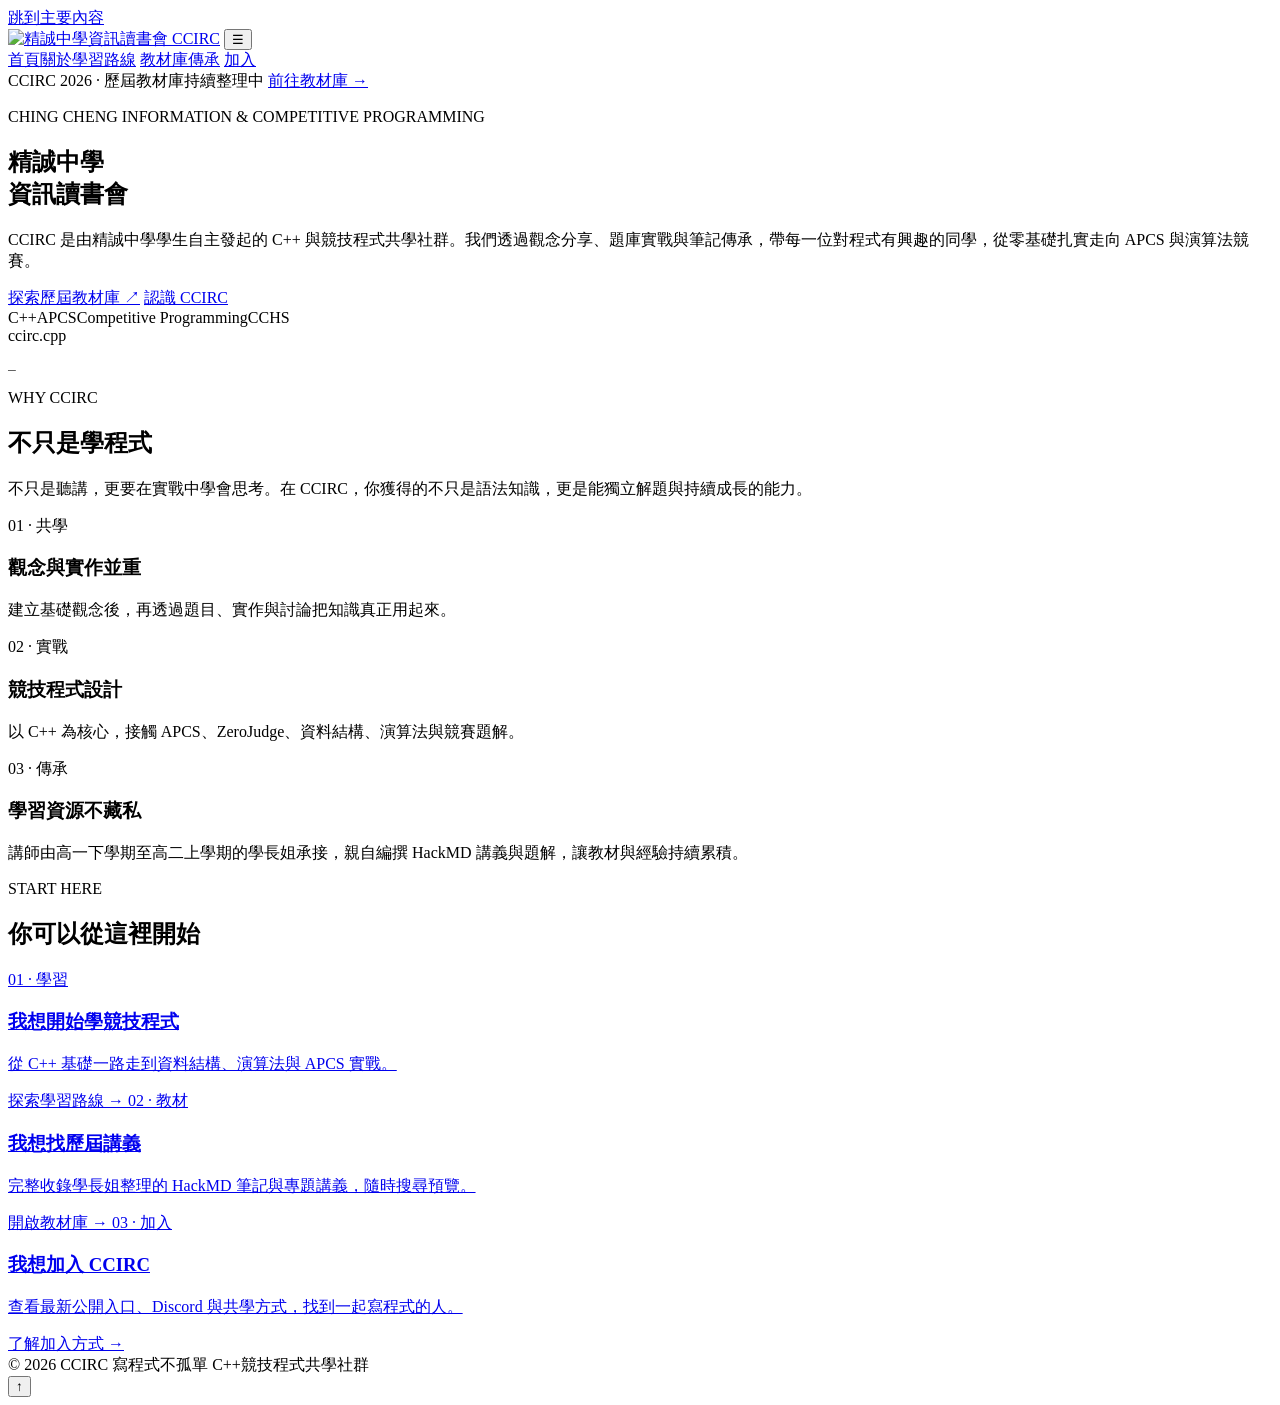
==== index.html @ 22f42683 "Add files via upload" ====
<!doctype html>
<html lang="zh-Hant">
<head>
  <!-- Google tag (gtag.js) -->
  <script async src="https://www.googletagmanager.com/gtag/js?id=G-T9XY0K5D8R"></script>
  <script>
    window.dataLayer = window.dataLayer || [];
    function gtag(){dataLayer.push(arguments);}
    gtag('js', new Date());

    gtag('config', 'G-T9XY0K5D8R');
  </script>

  <!-- Google Search Console verification -->
  <meta
    name="google-site-verification"
    content="6H_nYZT_X8BZEgscXC9FrUZGqtCmU8B-8kGt2XJng6M"
  />

  <!-- Basic SEO -->
  <meta charset="utf-8">
  <meta name="viewport" content="width=device-width, initial-scale=1">

  <title>精誠中學資訊讀書會 CCIRC｜C++ 競技程式共學社群</title>

  <meta
    name="description"
    content="精誠中學資訊讀書會 CCIRC｜C++ 競技程式共學社群，整理歷屆教材、競賽經驗與學習資源。"
  >

  <meta name="robots" content="index, follow">

  <!-- Canonical -->
  <link
    rel="canonical"
    href="https://cchs-ccirc.github.io/"
  >

  <!-- Theme -->
  <meta name="theme-color" content="#080c11">

  <!-- Favicon -->
  <link rel="icon" href="favicon.ico" sizes="48x48">
  <link rel="icon" type="image/png" href="images/icon-192.png" sizes="192x192">
  <link rel="apple-touch-icon" href="images/apple-touch-icon.png">

  <!-- Stylesheet -->
  <link rel="stylesheet" href="css/style.css">

  <!-- Open Graph -->
  <meta
    property="og:title"
    content="精誠中學資訊讀書會 CCIRC｜C++ 競技程式共學社群"
  >

  <meta
    property="og:description"
    content="精誠中學資訊讀書會 CCIRC｜C++ 競技程式共學社群，整理歷屆教材、競賽經驗與學習資源。"
  >

  <meta property="og:type" content="website">

  <meta
    property="og:url"
    content="https://cchs-ccirc.github.io/"
  >

  <meta
    property="og:image"
    content="https://cchs-ccirc.github.io/images/logo.png"
  >

  <meta
    property="og:site_name"
    content="CCIRC"
  >

  <meta
    property="og:locale"
    content="zh_TW"
  >

  <!-- Twitter / X -->
  <meta name="twitter:card" content="summary">

  <meta
    name="twitter:title"
    content="精誠中學資訊讀書會 CCIRC｜C++ 競技程式共學社群"
  >

  <meta
    name="twitter:description"
    content="精誠中學資訊讀書會 CCIRC｜C++ 競技程式共學社群，整理歷屆教材、競賽經驗與學習資源。"
  >

  <meta
    name="twitter:image"
    content="https://cchs-ccirc.github.io/images/logo.png"
  >

  <!-- Structured Data -->
  <script type="application/ld+json">
  {
    "@context": "https://schema.org",
    "@graph": [
      {
        "@type": "Organization",
        "@id": "https://cchs-ccirc.github.io/#organization",
        "name": "精誠中學資訊讀書會 CCIRC",
        "description": "C++ 競技程式共學社群。",
        "url": "https://cchs-ccirc.github.io/",
        "logo": "https://cchs-ccirc.github.io/images/logo.png",
        "sameAs": [
          "https://www.instagram.com/cchs_ccirc2026/",
          "https://hackmd.io/@ccirc",
          "https://hackmd.io/@ccirc3"
        ]
      },
      {
        "@type": "WebSite",
        "@id": "https://cchs-ccirc.github.io/#website",
        "name": "CCIRC",
        "alternateName": ["精誠中學資訊讀書會", "CCIRC 精誠中學資訊讀書會"],
        "url": "https://cchs-ccirc.github.io/",
        "inLanguage": "zh-Hant",
        "publisher": {
          "@id": "https://cchs-ccirc.github.io/#organization"
        }
      }
    ]
  }
  </script>
</head>
<body>
<a class="skip-link" href="#main-content">跳到主要內容</a>
<header class="site-header">
  <div class="wrap nav">
    <a class="brand" href="index.html"><img class="brand-logo" src="images/ccirc-header-logo.png" alt="精誠中學資訊讀書會 CCIRC" width="288" height="50"></a>
    <button class="nav-toggle" aria-label="開啟網站選單" aria-expanded="false" aria-controls="site-nav">☰</button>
    <nav id="site-nav" class="nav-links" aria-label="主要選單">
      <a href="index.html">首頁</a><a href="pages/about.html">關於</a><a href="pages/learning.html">學習路線</a>
      <a href="pages/resources.html">教材庫</a><a href="pages/legacy.html">傳承</a>
      <a href="pages/join.html" class="nav-cta">加入</a>
    </nav>
  </div>
</header>

<main id="main-content">
  <section class="hero">
    <div class="wrap hero-grid">
      <div>
        <p class="eyebrow">CHING CHENG INFORMATION &amp; COMPETITIVE PROGRAMMING</p>
        <h1>精誠中學<br>資訊讀書會</h1>
        <p class="lead">CCIRC 是由精誠中學學生自主發起的 C++ 與競技程式共學社群。我們透過觀念分享、題庫實戰與筆記傳承，帶每一位對程式有興趣的同學，從零基礎扎實走向 APCS 與演算法競賽。</p>
        <div class="btns">
          <a class="btn btn-primary" href="pages/resources.html">探索歷屆教材庫 <span>↗</span></a>
          <a class="btn btn-secondary" href="pages/about.html">認識 CCIRC</a>
        </div>
        <div class="hero-meta" aria-label="CCIRC 核心特色">
          <span>C++</span><span>APCS</span><span>Competitive Programming</span><span>CCHS</span>
        </div>
      </div>

      <div class="terminal-card">
        <div class="terminal-header">
          <div class="terminal-dots"><span class="dot dot-red"></span><span class="dot dot-yellow"></span><span class="dot dot-green"></span></div>
          <div class="terminal-title">ccirc.cpp</div>
        </div>
        <div class="terminal-body">
          <pre><code id="terminalCode"></code><span class="cursor">_</span></pre>
        </div>
      </div>
    </div>
  </section>

  <section class="section">
    <div class="wrap">
      <div class="section-head">
        <div>
          <p class="kicker">WHY CCIRC</p>
          <h2>不只是學程式</h2>
        </div>
        <p>不只是聽講，更要在實戰中學會思考。在 CCIRC，你獲得的不只是語法知識，更是能獨立解題與持續成長的能力。</p>
      </div>
      <div class="grid">
        <article class="card">
          <span class="badge">01 · 共學</span>
          <h3>觀念與實作並重</h3>
          <p>建立基礎觀念後，再透過題目、實作與討論把知識真正用起來。</p>
        </article>
        <article class="card">
          <span class="badge">02 · 實戰</span>
          <h3>競技程式設計</h3>
          <p>以 C++ 為核心，接觸 APCS、ZeroJudge、資料結構、演算法與競賽題解。</p>
        </article>
        <article class="card">
          <span class="badge">03 · 傳承</span>
          <h3>學習資源不藏私</h3>
          <p>講師由高一下學期至高二上學期的學長姐承接，親自編撰 HackMD 講義與題解，讓教材與經驗持續累積。</p>
        </article>
      </div>
    </div>
  </section>

  <section class="section bg-alt">
    <div class="wrap">
      <div class="section-head">
        <div>
          <p class="kicker">START HERE</p>
          <h2>你可以從這裡開始</h2>
        </div>
      </div>
      <div class="grid start-grid">
        <a class="card" href="pages/learning.html">
          <span class="badge">01 · 學習</span>
          <h3>我想開始學競技程式</h3>
          <p>從 C++ 基礎一路走到資料結構、演算法與 APCS 實戰。</p>
          <span class="arrow">探索學習路線 →</span>
        </a>
        <a class="card" href="pages/resources.html">
          <span class="badge">02 · 教材</span>
          <h3>我想找歷屆講義</h3>
          <p>完整收錄學長姐整理的 HackMD 筆記與專題講義，隨時搜尋預覽。</p>
          <span class="arrow">開啟教材庫 →</span>
        </a>
        <a class="card" href="pages/join.html">
          <span class="badge">03 · 加入</span>
          <h3>我想加入 CCIRC</h3>
          <p>查看最新公開入口、Discord 與共學方式，找到一起寫程式的人。</p>
          <span class="arrow">了解加入方式 →</span>
        </a>
      </div>
    </div>
  </section>
</main>

<footer class="site-footer">
  <div class="wrap footer-inner">
    <span class="footer-brand">©️ 2026 CCIRC</span>
    <span>寫程式不孤單</span>
    <span>C++競技程式共學社群</span>
  </div>
</footer>
<script src="js/main.js"></script>
<script src="js/terminal.js"></script>
</body>
</html>
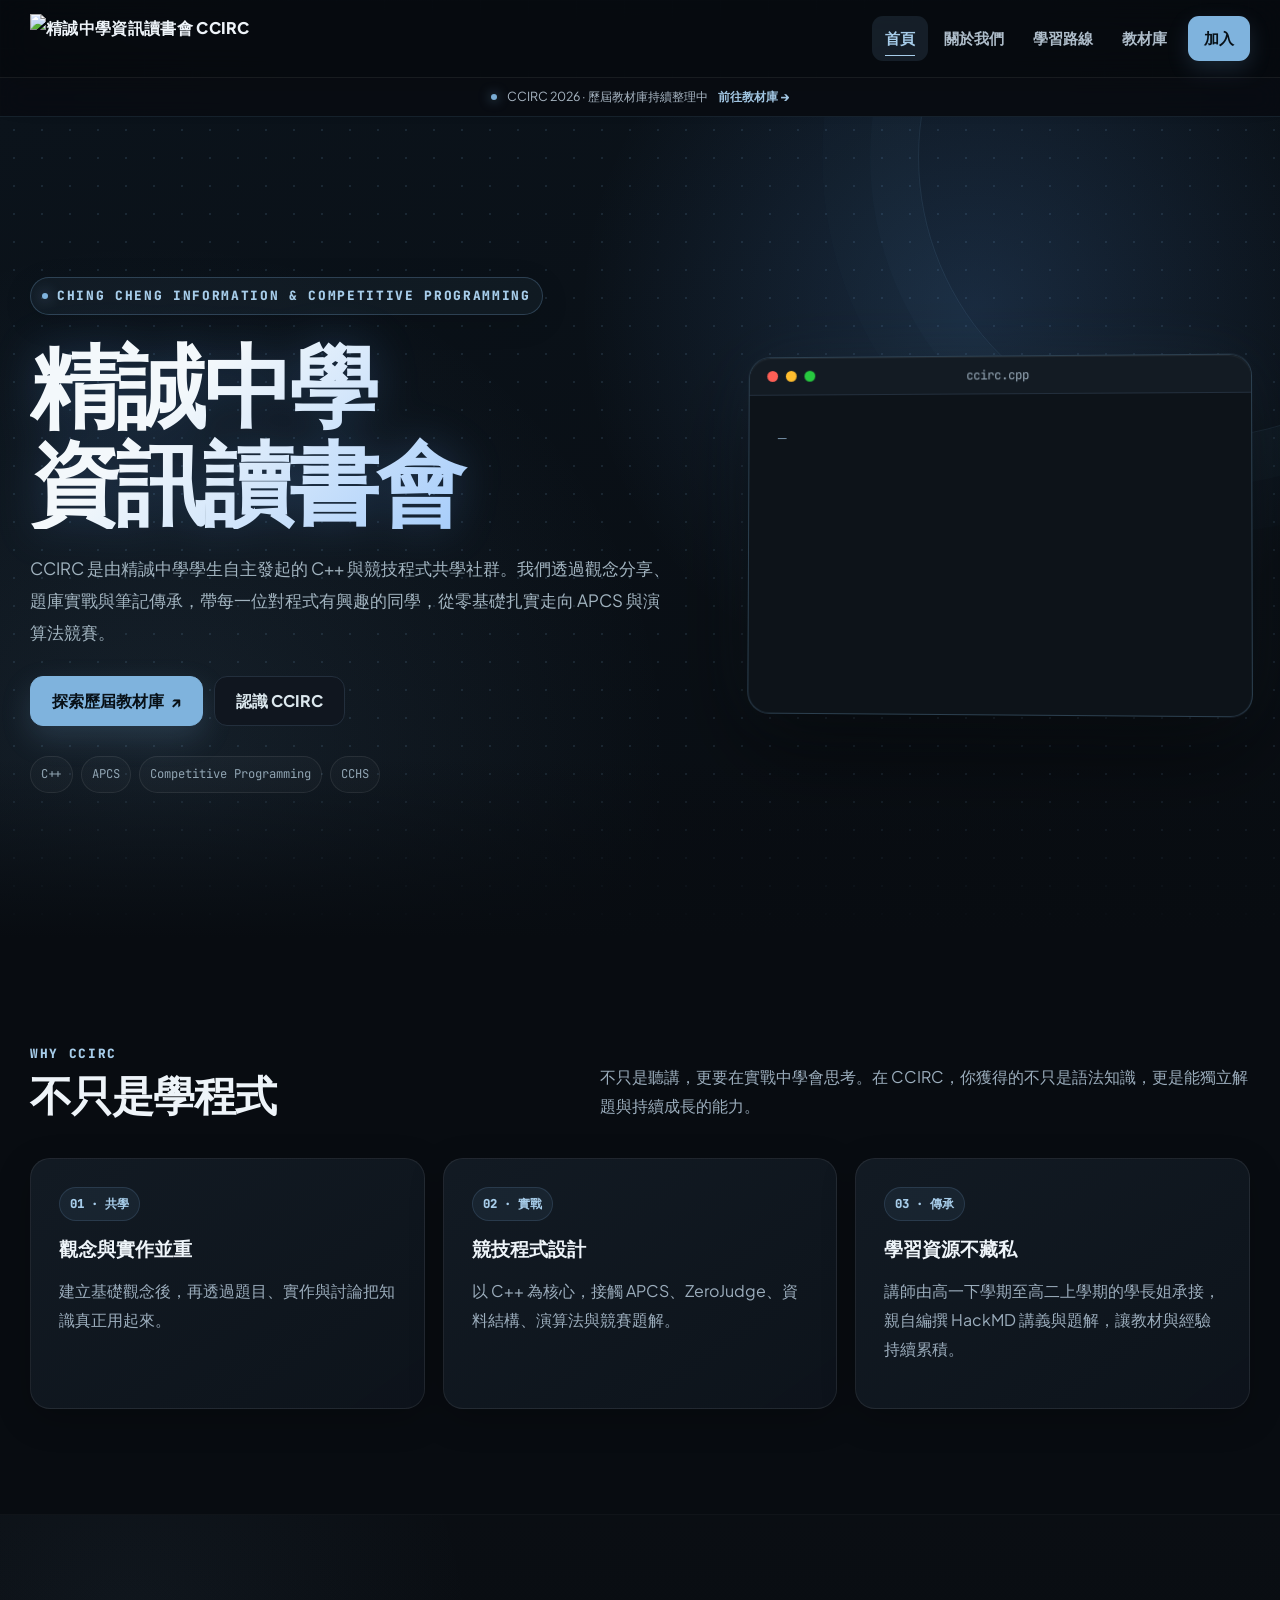
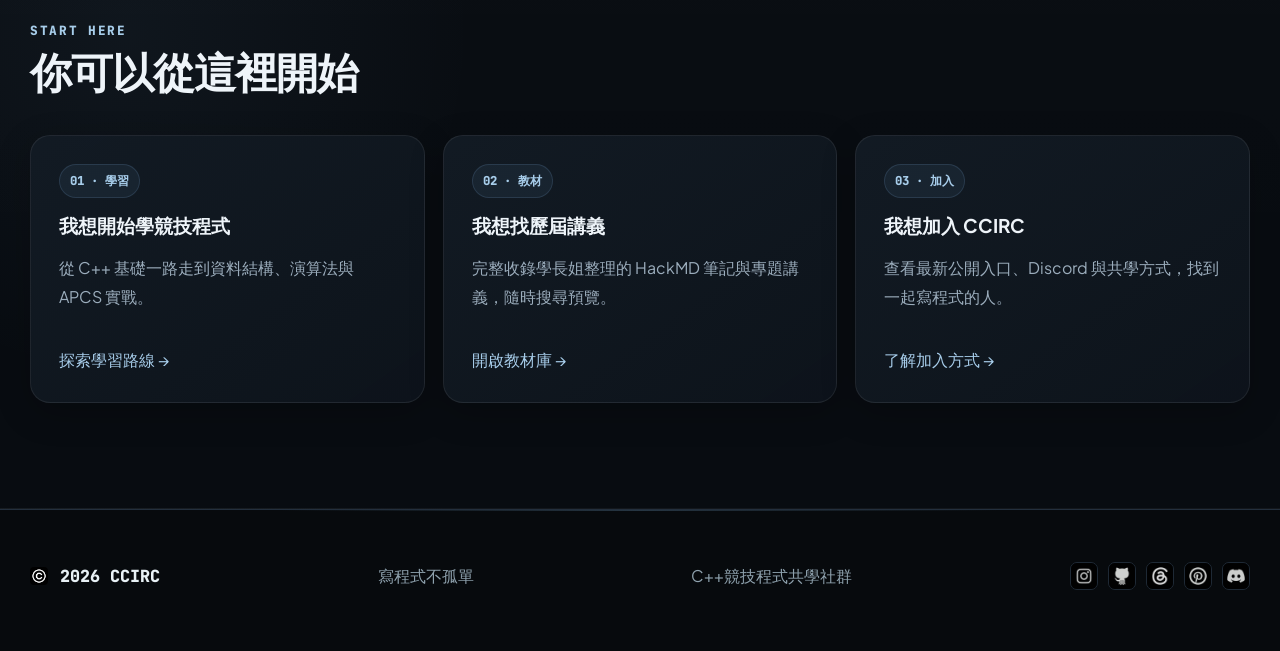
==== commit d2b84384: "Add files via upload" ====
--- a/index.html
+++ b/index.html
@@ -2,14 +2,14 @@
 <html lang="zh-Hant">
 <head>
   <!-- Google tag (gtag.js) -->
-  <script async src="https://www.googletagmanager.com/gtag/js?id=G-T9XY0K5D8R"></script>
-  <script>
-    window.dataLayer = window.dataLayer || [];
-    function gtag(){dataLayer.push(arguments);}
-    gtag('js', new Date());
-
-    gtag('config', 'G-T9XY0K5D8R');
-  </script>
+<script async src="https://www.googletagmanager.com/gtag/js?id=G-T9XY0K5D8R"></script>
+<script>
+  window.dataLayer = window.dataLayer || [];
+  function gtag(){dataLayer.push(arguments);}
+  gtag('js', new Date());
+
+  gtag('config', 'G-T9XY0K5D8R');
+</script>
 
   <!-- Google Search Console verification -->
   <meta
@@ -138,8 +138,8 @@
     <a class="brand" href="index.html"><img class="brand-logo" src="images/ccirc-header-logo.png" alt="精誠中學資訊讀書會 CCIRC" width="288" height="50"></a>
     <button class="nav-toggle" aria-label="開啟網站選單" aria-expanded="false" aria-controls="site-nav">☰</button>
     <nav id="site-nav" class="nav-links" aria-label="主要選單">
-      <a href="index.html">首頁</a><a href="pages/about.html">關於</a><a href="pages/learning.html">學習路線</a>
-      <a href="pages/resources.html">教材庫</a><a href="pages/legacy.html">傳承</a>
+      <a href="index.html">首頁</a><a href="pages/about.html">關於我們</a><a href="pages/learning.html">學習路線</a>
+      <a href="pages/resources.html">教材庫</a>
       <a href="pages/join.html" class="nav-cta">加入</a>
     </nav>
   </div>
@@ -236,9 +236,10 @@
 
 <footer class="site-footer">
   <div class="wrap footer-inner">
-    <span class="footer-brand">©️ 2026 CCIRC</span>
+    <span class="footer-brand"><img class="icon-copyright" src="images/icons/copyright.png" alt="©" width="18" height="18"> 2026 CCIRC</span>
     <span>寫程式不孤單</span>
     <span>C++競技程式共學社群</span>
+    <span class="footer-social"><a href="https://www.instagram.com/cchs_ccirc2026/" target="_blank" rel="noopener noreferrer" aria-label="CCIRC Instagram"><img src="images/icons/ig.png" alt="" width="28" height="28"></a><a href="https://github.com/cchs-CCIRC" target="_blank" rel="noopener noreferrer" aria-label="CCIRC GitHub"><img src="images/icons/github.png" alt="" width="28" height="28"></a><a href="https://www.threads.com/@cchs_ccirc2026" target="_blank" rel="noopener noreferrer" aria-label="CCIRC Threads"><img src="images/icons/thread.png" alt="" width="28" height="28"></a><a href="https://www.pinterest.com/cchsccirc/" target="_blank" rel="noopener noreferrer" aria-label="CCIRC Pinterest"><img src="images/icons/pinterest.png" alt="" width="28" height="28"></a><a href="https://discord.com/invite/EpBwZMwEpc" target="_blank" rel="noopener noreferrer" aria-label="CCIRC Discord"><img src="images/icons/discord.png" alt="" width="28" height="28"></a></span>
   </div>
 </footer>
 <script src="js/main.js"></script>
--- a/css/style.css
+++ b/css/style.css
@@ -0,0 +1,575 @@
+@import url('https://fonts.googleapis.com/css2?family=JetBrains+Mono:wght@400;600;700&family=Plus+Jakarta+Sans:wght@500;700;800;900&display=swap');
+
+:root{
+  --brand:#7fb3dd;
+  --brand-strong:#a7cdea;
+  --brand-glow:#60a5fa;
+  --brand-soft:rgba(127,179,221,.12);
+  --brand-line:rgba(127,179,221,.26);
+  --bg:#080c11;
+  --bg-alt:#0b1119;
+  --surface:#10161f;
+  --surface-2:#151d28;
+  --surface-3:#1a2430;
+  --text:#eef4f9;
+  --muted:#9badbc;
+  --line:#232f3d;
+  --header-height:76px;
+  --radius:20px;
+  --shadow:0 24px 70px rgba(0,0,0,.4);
+  --ease:cubic-bezier(.22,.61,.36,1);
+  --font-main:'Plus Jakarta Sans','Inter','Noto Sans TC','PingFang TC','Microsoft JhengHei',sans-serif;
+  --font-mono:'JetBrains Mono',Consolas,Monaco,monospace;
+}
+*{box-sizing:border-box}
+html{scroll-behavior:smooth;scroll-padding-top:calc(var(--header-height) + 14px);overflow-x:hidden}
+body{margin:0;min-width:0;min-height:100vh;overflow-x:hidden;color:var(--text);background:var(--bg);font-family:var(--font-main);line-height:1.75;-webkit-font-smoothing:antialiased}
+body.modal-is-open{overflow:hidden}
+a{color:inherit;text-decoration:none}
+button,input,select{font:inherit}
+button{color:inherit}
+img,svg,video,iframe{max-width:100%}
+.wrap{width:min(1160px,calc(100% - 40px));margin-inline:auto}
+
+/* Accessibility */
+.skip-link{position:fixed;left:14px;top:10px;z-index:9000;padding:9px 13px;border-radius:10px;background:var(--brand);color:#081118;font-weight:900;transform:translateY(-160%);transition:transform .18s ease}
+.skip-link:focus{transform:translateY(0)}
+a:focus-visible,button:focus-visible,input:focus-visible,select:focus-visible{outline:2px solid var(--brand-strong);outline-offset:3px;border-radius:4px}
+
+/* Header / Nav */
+.site-header{position:fixed;top:0;left:0;right:0;width:100%;height:var(--header-height);z-index:5000;background:rgba(7,10,14,.78);border-bottom:1px solid var(--line);backdrop-filter:blur(16px);-webkit-backdrop-filter:blur(16px)}
+.nav{height:100%;display:flex;align-items:center;justify-content:space-between;gap:18px}
+.brand{display:flex;align-items:center;font-weight:900;letter-spacing:.02em;flex:0 0 auto}
+.brand-logo{width:288px;height:50px;display:block;object-fit:contain;object-position:left center;background:transparent}
+.brand-mark{display:none}
+.brand-text{display:none}
+.nav-links{display:flex;align-items:center;gap:4px}
+.nav-links a{padding:9px 12px;border-radius:11px;color:#b7c6cf;font-weight:700;font-size:.94rem;white-space:nowrap;transition:background .18s ease,color .18s ease}
+.nav-links a:hover,.nav-links a.active{background:var(--brand-soft);color:var(--brand-strong)}
+.nav-links a.nav-cta{background:var(--brand);color:#081118;font-weight:800}
+.nav-links a.nav-cta:hover{background:var(--brand-strong);color:#081118}
+.nav-toggle{display:none;border:1px solid var(--line);background:var(--surface);border-radius:10px;padding:8px 11px;cursor:pointer}
+main{display:block;padding-top:var(--header-height)}
+
+/* Hero */
+.hero{position:relative;overflow:hidden;padding:112px 0 96px;background-image:radial-gradient(circle at 82% 12%,rgba(96,165,250,.16),transparent 40%),radial-gradient(circle at 8% 85%,rgba(127,179,221,.10),transparent 45%),radial-gradient(rgba(127,179,221,.16) 1.1px,transparent 1.1px),linear-gradient(160deg,#0b131b,#080c11);background-size:100% 100%,100% 100%,26px 26px,100% 100%}
+.hero:before{content:"";position:absolute;width:560px;height:560px;right:-200px;top:-240px;border:1px solid rgba(127,179,221,.12);border-radius:50%;box-shadow:0 0 0 48px rgba(127,179,221,.02),0 0 0 96px rgba(127,179,221,.012);pointer-events:none}
+.hero-grid{display:grid;grid-template-columns:minmax(0,1.05fr) minmax(340px,.95fr);gap:52px;align-items:center;position:relative;z-index:1}
+.eyebrow,.kicker{margin:0;color:var(--brand-strong);font-weight:800;letter-spacing:.13em;font-size:.8rem;font-family:var(--font-mono)}
+.hero h1,.page-head h1{margin:14px 0 23px;font-size:clamp(2.6rem,6.4vw,4.9rem);line-height:1.08;letter-spacing:-.04em;font-weight:900}
+.hero h1{background:linear-gradient(135deg,#f3f8fb 25%,var(--brand-glow) 120%);-webkit-background-clip:text;background-clip:text;-webkit-text-fill-color:transparent;filter:drop-shadow(0 0 22px rgba(96,165,250,.22))}
+.lead{max-width:680px;margin:0;color:#a2b4c0;font-size:1.08rem}
+.btns{display:flex;flex-wrap:wrap;gap:11px;margin-top:28px}
+.btn,.small-btn{display:inline-flex;align-items:center;justify-content:center;gap:6px;border:1px solid var(--line);border-radius:11px;cursor:pointer;font-weight:750;transition:transform .18s var(--ease),background .18s ease,border-color .18s ease,box-shadow .18s ease}
+.btn{min-height:47px;padding:0 19px}
+.btn:hover,.small-btn:hover{transform:translateY(-2px)}
+.btn-primary,.small-btn.primary{background:var(--brand);border-color:var(--brand);color:#081118}
+.btn-primary:hover,.small-btn.primary:hover{background:var(--brand-strong);box-shadow:0 0 22px rgba(96,165,250,.28)}
+.btn-secondary,.small-btn{background:var(--surface);color:#dce8ee}
+.btn-secondary:hover,.small-btn:hover{border-color:var(--brand-line);background:var(--surface-2)}
+
+/* Terminal card */
+.terminal-card{background:#0d1319;border:1px solid rgba(127,179,221,.28);border-radius:18px;overflow:hidden;box-shadow:0 22px 60px rgba(0,0,0,.55),0 0 40px rgba(127,179,221,.10);font-family:var(--font-mono);width:100%;max-width:560px;margin-left:auto;transition:border-color .3s ease,box-shadow .3s ease}
+.terminal-card:hover{border-color:rgba(127,179,221,.5);box-shadow:0 26px 70px rgba(0,0,0,.6),0 0 55px rgba(127,179,221,.2)}
+.terminal-header{background:#131b23;padding:12px 18px;display:flex;align-items:center;border-bottom:1px solid var(--line);position:relative}
+.terminal-dots{display:flex;gap:8px}
+.dot{width:11px;height:11px;border-radius:50%}
+.dot-red{background:#ff5f56}.dot-yellow{background:#ffbd2e}.dot-green{background:#27c93f}
+.terminal-title{position:absolute;left:50%;transform:translateX(-50%);font-size:.78rem;color:var(--muted)}
+.terminal-body{padding:22px 24px;color:var(--text);font-size:.92rem;line-height:1.65;min-height:260px}
+.terminal-body pre{margin:0;white-space:pre-wrap;word-break:break-word}
+.cursor{display:inline-block;color:var(--brand-strong);font-weight:bold;animation:blink .8s infinite;margin-left:2px}
+@keyframes blink{0%,100%{opacity:1}50%{opacity:0}}
+.token-comment{color:#7a8a9c;font-style:italic}
+.token-keyword{color:#ff8fc7;font-weight:700}
+.token-header{color:#c3a4fb}
+.token-string{color:#f3f79e}
+.token-func{color:#63f091}
+
+/* Cards / sections */
+.hero-panel,.card{background:var(--surface);border:1px solid var(--line);border-radius:var(--radius);box-shadow:0 10px 34px rgba(0,0,0,.22)}
+.hero-panel{padding:30px;box-shadow:var(--shadow)}
+.badge,.tag{display:inline-flex;align-items:center;padding:5px 10px;border-radius:999px;background:var(--brand-soft);color:var(--brand-strong);font-weight:800;font-size:.77rem;font-family:var(--font-mono)}
+.hero-panel h2{font-size:1.6rem;line-height:1.4;margin:22px 0 18px}
+.hero-panel p,.card p,.section-head>p,.page-head p{color:var(--muted)}
+.mini-stat{display:grid;grid-template-columns:repeat(2,minmax(0,1fr));gap:12px;margin-top:20px}
+.mini-stat div{padding:16px;background:var(--brand-soft);border:1px solid rgba(127,179,221,.1);border-radius:15px}
+.mini-stat strong{display:block;color:var(--brand-strong);font-size:1.5rem;line-height:1.2;font-family:var(--font-mono)}
+.mini-stat span{display:block;color:#a9bac5;margin-top:4px;font-size:.9rem}
+.section{padding:80px 0}
+.section-head{display:flex;justify-content:space-between;gap:30px;align-items:end;margin-bottom:30px}
+.section-head>div{min-width:0}
+.section-head h2{margin:5px 0 0;font-size:clamp(1.8rem,4vw,2.6rem);line-height:1.2;font-weight:850}
+.section-head>p{max-width:650px;margin:0}
+.section-head.center{display:block;text-align:center;max-width:640px;margin-inline:auto}
+.section-head.center>p{margin:12px auto 0}
+.grid{display:grid;grid-template-columns:repeat(3,minmax(0,1fr));gap:18px}
+.grid-2{grid-template-columns:repeat(2,minmax(0,1fr))}
+.card{padding:24px;min-width:0;transition:transform .25s var(--ease),border-color .18s ease,box-shadow .25s ease}
+.card:hover{transform:translateY(-4px);border-color:var(--brand-line);box-shadow:0 10px 30px rgba(0,0,0,.5),0 0 22px rgba(127,179,221,.12)}
+.card-icon{font-size:1.7rem;margin-bottom:10px}
+.card h3{margin:14px 0 8px;line-height:1.4}
+.card-icon+h3{margin-top:0}
+
+.page-head{padding:70px 0 46px;background:linear-gradient(150deg,#0c141c,#0e1620);border-bottom:1px solid var(--line)}
+.page-head h1{font-size:clamp(2.4rem,5.6vw,4.2rem);color:#edf4f8}
+.page-head p{max-width:760px;margin:0;font-size:1.05rem}
+
+/* Info block (about page) */
+.info-block h2{font-size:1.7rem;margin:0 0 14px;font-weight:850}
+.info-block h3{font-size:1.2rem;margin:0 0 14px}
+.info-block p{color:var(--muted);margin:0 0 14px}
+.info-block p:last-child{margin-bottom:0}
+.info-block.panel{background:var(--surface);border:1px solid var(--line);border-radius:var(--radius);padding:30px}
+.timeline-list{list-style:none;margin:0;padding:0}
+.timeline-list li{margin-bottom:16px;color:var(--muted);font-size:.94rem;padding-left:18px;position:relative}
+.timeline-list li:before{content:"";position:absolute;left:0;top:9px;width:6px;height:6px;border-radius:50%;background:var(--brand)}
+.timeline-list strong{color:var(--text)}
+.partner-subtitle{font-size:1rem;color:var(--brand-strong);margin:0 0 18px;text-align:center;font-family:var(--font-mono);letter-spacing:.04em}
+.support-card-wrap{max-width:720px;margin:0 auto 8px;width:100%}
+.support-equal-card{padding:22px 28px;min-height:110px;display:flex;align-items:center;gap:22px;border-radius:16px;background:var(--surface);border:1px solid var(--line);text-decoration:none;transition:all .25s ease}
+.support-equal-card:hover{border-color:var(--brand-line);transform:translateY(-3px);box-shadow:0 10px 28px rgba(0,0,0,.35)}
+.school-logo-box{width:62px;height:62px;border-radius:50%;background:#fff;border:2px solid rgba(255,255,255,.85);display:flex;align-items:center;justify-content:center;flex-shrink:0;padding:6px;box-shadow:0 0 15px rgba(255,255,255,.18)}
+.school-logo{width:100%;height:100%;object-fit:contain}
+.partner-info h3,.advisor-info h3{font-size:1.15rem;color:var(--text);margin:0 0 4px}
+.text-accent{color:var(--brand-strong)}
+.alumni-box{background:linear-gradient(135deg,rgba(127,179,221,.09) 0%,rgba(16,22,31,.9) 100%)}
+.alumni-badge{font-family:var(--font-mono);font-size:.78rem;font-weight:800;color:#fbbf24;background:rgba(251,191,36,.12);border:1px solid rgba(251,191,36,.32);padding:8px 15px;border-radius:50px;flex-shrink:0}
+.alumni-text h3{font-size:1.08rem;color:var(--text);margin-bottom:4px}
+.alumni-text p{font-size:.9rem;color:var(--muted);margin:0}
+
+/* Roadmap (learning page) */
+.roadmap{position:relative;max-width:840px;margin:0 auto;padding-left:32px}
+.roadmap:before{content:"";position:absolute;top:6px;bottom:6px;left:20px;width:2px;background:linear-gradient(180deg,var(--brand) 0%,rgba(35,47,61,.2) 100%)}
+.roadmap-step{position:relative;margin-bottom:34px}
+.roadmap-step:last-child{margin-bottom:0}
+.roadmap-marker{position:absolute;left:-32px;top:0;width:42px;height:42px;border-radius:50%;background:var(--bg);border:2px solid var(--brand);color:var(--text);display:flex;align-items:center;justify-content:center;font-weight:800;font-size:.86rem;font-family:var(--font-mono);z-index:2;box-shadow:0 0 14px rgba(127,179,221,.3)}
+.roadmap-content{background:var(--surface);border:1px solid var(--line);border-radius:18px;padding:24px;margin-left:26px;transition:transform .2s ease,border-color .2s ease}
+.roadmap-content:hover{transform:translateY(-3px);border-color:var(--brand-line)}
+.roadmap-header{display:flex;align-items:center;gap:12px;margin-bottom:10px;flex-wrap:wrap}
+.roadmap-header h3{font-size:1.2rem;color:var(--text);margin:0}
+.roadmap-desc{color:var(--muted);font-size:.92rem;margin:0 0 16px}
+.roadmap-topics{list-style:none;padding:0;margin:0 0 16px}
+.roadmap-topics li{font-size:.9rem;color:var(--muted);position:relative;padding-left:20px;margin-bottom:7px}
+.roadmap-topics li:before{content:"▸";position:absolute;left:0;color:var(--brand-strong)}
+.roadmap-topics code{background:var(--bg-alt);color:var(--brand-strong);padding:2px 6px;border-radius:4px;font-family:var(--font-mono);font-size:.82rem}
+.roadmap-footer{border-top:1px dashed var(--line);padding-top:12px;margin-top:4px}
+.target-badge{font-size:.8rem;color:var(--brand-strong);font-weight:700;font-family:var(--font-mono)}
+.tag-basic{background:rgba(52,211,153,.15);color:#34d399}
+.tag-stl{background:rgba(96,165,250,.15);color:#60a5fa}
+.tag-algo{background:rgba(251,191,36,.15);color:#fbbf24}
+.tag-advanced{background:rgba(248,113,113,.15);color:#f87171}
+
+/* Resources */
+.notice{padding:16px 20px;background:var(--brand-soft);border:1px solid rgba(127,179,221,.16);border-left:4px solid var(--brand);border-radius:12px;color:#b8c8d2;display:flex;gap:14px;align-items:flex-start}
+.notice-icon{font-size:1.3rem;line-height:1.2}
+.resource-toolbar{display:grid;grid-template-columns:minmax(0,1fr) auto auto;gap:10px;margin:24px 0}
+.resource-toolbar input,.resource-toolbar select{width:100%;min-height:47px;padding:0 14px;border:1px solid var(--line);border-radius:11px;background:var(--surface);color:var(--text);outline:none}
+.resource-toolbar input::placeholder{color:#718693}
+.resource-toolbar input:focus,.resource-toolbar select:focus{border-color:var(--brand);box-shadow:0 0 0 3px rgba(127,179,221,.12)}
+.cohort-filters{display:flex;flex-wrap:wrap;gap:9px;margin-bottom:24px}
+.filter-chip{background:var(--surface);border:1px solid var(--line);color:var(--muted);padding:9px 16px;border-radius:30px;font-size:.86rem;font-weight:700;cursor:pointer;transition:all .18s ease}
+.filter-chip.active,.filter-chip:hover{background:var(--brand);color:#081118;border-color:var(--brand)}
+.resource-grid{display:grid;grid-template-columns:repeat(3,minmax(0,1fr));gap:18px;min-width:0}
+.resource-card{display:flex;flex-direction:column}
+.resource-card h3{overflow-wrap:anywhere;margin-top:14px}
+.resource-card p{font-size:.94rem;overflow-wrap:anywhere;flex:1 0 auto}
+.resource-search-status{margin:-10px 0 18px;color:var(--muted);font-size:.86rem}
+.resource-card .resource-snippet{line-height:1.75}
+.resource-card mark{background:rgba(127,179,221,.22);color:var(--text);padding:1px 3px;border-radius:4px;font-weight:800}
+.search-match-badge{display:inline-flex;align-items:center;padding:4px 8px;border-radius:999px;background:rgba(127,179,221,.12);color:var(--brand-glow);font-size:.72rem;font-weight:800}
+
+.tags{display:flex;gap:7px;flex-wrap:wrap}
+.actions{display:flex;gap:8px;flex-wrap:wrap;margin-top:17px}
+.small-btn{padding:8px 12px;font-size:.88rem}
+.empty{padding:36px;text-align:center;color:var(--muted);background:var(--surface);border:1px dashed var(--line);border-radius:16px}
+
+/* Timeline (legacy page) */
+.timeline{position:relative;max-width:900px}
+.timeline:before{content:"";position:absolute;left:14px;top:8px;bottom:0;width:2px;background:var(--line)}
+.timeline-item{position:relative;padding:0 0 36px 50px}
+.timeline-dot{position:absolute;left:7px;top:7px;width:16px;height:16px;border-radius:50%;background:var(--brand);border:4px solid var(--bg);box-shadow:0 0 0 2px var(--brand)}
+
+/* Footer */
+.site-footer{padding:42px 0;border-top:1px solid var(--line);background:#070a0d;color:#8fa2ae}
+.footer-inner{display:flex;justify-content:space-between;gap:20px;flex-wrap:wrap}
+.footer-brand{font-weight:900;color:#e8f1f5;font-family:var(--font-mono)}
+.back-to-top{position:fixed;right:20px;bottom:20px;z-index:5200;width:46px;height:46px;border:1px solid var(--brand-line);border-radius:50%;background:#131c25;color:#dcebf4;display:grid;place-items:center;cursor:pointer;font-size:1.15rem;font-weight:900;opacity:0;visibility:hidden;pointer-events:none;transform:translateY(8px);transition:opacity .18s ease,visibility .18s ease,transform .18s ease,background .18s ease;box-shadow:0 12px 30px rgba(0,0,0,.35)}
+.back-to-top.is-visible{opacity:1;visibility:visible;pointer-events:auto;transform:translateY(0)}
+.back-to-top:hover{background:#1c2b38}
+
+/* Modal (resource preview) */
+.modal{position:fixed;inset:0;z-index:7000;display:none;align-items:center;justify-content:center;padding:20px;background:rgba(3,6,9,.8);backdrop-filter:blur(6px);-webkit-backdrop-filter:blur(6px)}
+.modal.open{display:flex}
+.modal-box{width:min(1100px,100%);height:min(88vh,900px);min-height:0;background:var(--surface);border:1px solid var(--line);border-radius:18px;overflow:hidden;box-shadow:0 30px 100px rgba(0,0,0,.55);display:flex;flex-direction:column}
+.modal-head{flex:0 0 auto;min-height:58px;display:flex;align-items:center;justify-content:space-between;gap:15px;padding:11px 15px;border-bottom:1px solid var(--line);background:#11181f}
+.modal-head strong{overflow:hidden;text-overflow:ellipsis;white-space:nowrap}
+.modal-close{width:36px;height:36px;border:1px solid var(--line);border-radius:10px;background:var(--surface-2);color:#cfe2ed;cursor:pointer;font-size:1.25rem;line-height:1}
+.preview-frame{display:block;flex:1 1 auto;width:100%;height:100%;min-height:0;border:0;background:#fff}
+.modal-foot{flex:0 0 auto;display:flex;justify-content:flex-end;padding:10px 14px;border-top:1px solid var(--line);background:#0e151b}
+.preview-fallback{flex:0 0 auto;padding:11px 14px;border-top:1px solid var(--line);background:#141e26;color:#a8bbc6}
+.preview-fallback strong{display:block;color:#e7f1f5}
+.preview-fallback span{font-size:.84rem}
+
+
+/* Stories page removed — archive styles intentionally omitted. */
+
+
+/* =========================================================
+   CCIRC V4 UI UPGRADE
+   Inspired by contemporary motion-led landing pages and
+   announcement/banner component patterns.
+   Brand palette intentionally preserved.
+   ========================================================= */
+
+:root{
+  --ui-max:1220px;
+  --glass:rgba(13,19,26,.72);
+  --glass-strong:rgba(16,23,31,.9);
+  --hairline:rgba(255,255,255,.075);
+  --motion-fast:180ms;
+  --motion-med:420ms;
+  --motion-slow:760ms;
+}
+
+::selection{background:rgba(127,179,221,.28);color:var(--text)}
+body{background:
+  radial-gradient(circle at 50% -10%,rgba(127,179,221,.035),transparent 34%),
+  var(--bg)}
+body:before{
+  content:"";position:fixed;inset:0;pointer-events:none;z-index:-2;
+  background-image:linear-gradient(rgba(127,179,221,.025) 1px,transparent 1px),
+                   linear-gradient(90deg,rgba(127,179,221,.025) 1px,transparent 1px);
+  background-size:48px 48px;
+  mask-image:linear-gradient(to bottom,black,transparent 75%);
+}
+
+.wrap{width:min(var(--ui-max),calc(100% - 44px))}
+.site-header{
+  height:78px;
+  background:rgba(6,9,13,.64);
+  border-bottom:1px solid rgba(255,255,255,.07);
+  box-shadow:0 10px 40px rgba(0,0,0,.12);
+  transition:background .3s ease,box-shadow .3s ease,transform .3s ease;
+}
+.site-header.is-scrolled{
+  background:rgba(7,10,14,.88);
+  box-shadow:0 16px 48px rgba(0,0,0,.28);
+}
+.brand{gap:12px}
+.brand-mark{
+  width:42px;height:42px;border-radius:13px;
+  box-shadow:0 0 0 1px rgba(127,179,221,.12),0 8px 24px rgba(0,0,0,.22);
+  transition:transform .35s var(--ease),box-shadow .35s ease;
+}
+.brand:hover .brand-mark{transform:rotate(-4deg) scale(1.04);box-shadow:0 0 0 1px var(--brand-line),0 10px 30px rgba(0,0,0,.3)}
+.nav-links{gap:3px}
+.nav-links a{
+  position:relative;
+  padding:9px 13px;
+  color:#aebdca;
+}
+.nav-links a:after{
+  content:"";position:absolute;left:13px;right:13px;bottom:5px;height:1px;
+  background:var(--brand-strong);transform:scaleX(0);transform-origin:center;
+  transition:transform .25s var(--ease);
+}
+.nav-links a:hover:after,.nav-links a.active:after{transform:scaleX(1)}
+.nav-links a.nav-cta{
+  margin-left:5px;padding-inline:16px;
+  box-shadow:0 8px 22px rgba(127,179,221,.16);
+}
+.nav-links a.nav-cta:after{display:none}
+main{padding-top:116px}
+
+.ccirc-announcement{
+  position:fixed;top:78px;left:0;right:0;z-index:4900;
+  border-bottom:1px solid rgba(127,179,221,.12);
+  background:rgba(9,14,20,.78);
+  backdrop-filter:blur(12px);-webkit-backdrop-filter:blur(12px);
+}
+.ccirc-announcement-inner{
+  min-height:38px;display:flex;align-items:center;justify-content:center;
+  gap:10px;padding:7px 0;font-size:.78rem;color:#aebdca;
+}
+.ccirc-announcement a{color:var(--brand-strong);font-weight:800}
+.ccirc-announcement .announce-dot{
+  width:6px;height:6px;border-radius:50%;background:var(--brand);
+  box-shadow:0 0 12px rgba(127,179,221,.7);
+  animation:announcePulse 2s ease-in-out infinite;
+}
+@keyframes announcePulse{50%{opacity:.45;transform:scale(.8)}}
+
+.hero{
+  min-height:calc(100svh - 78px);
+  display:flex;align-items:center;
+  padding:112px 0 96px;
+  background-image:
+    radial-gradient(circle at 76% 24%,rgba(96,165,250,.18),transparent 34%),
+    radial-gradient(circle at 12% 78%,rgba(127,179,221,.10),transparent 40%),
+    radial-gradient(rgba(127,179,221,.13) 1px,transparent 1px),
+    linear-gradient(160deg,#0b131b,#080c11);
+  background-size:100% 100%,100% 100%,28px 28px,100% 100%;
+}
+.hero:after{
+  content:"";position:absolute;inset:auto 0 0;height:180px;
+  background:linear-gradient(to bottom,transparent,var(--bg));
+  pointer-events:none;
+}
+.hero-grid{grid-template-columns:minmax(0,1.12fr) minmax(360px,.88fr);gap:72px}
+.hero .eyebrow{
+  display:inline-flex;align-items:center;gap:9px;
+  padding:7px 11px;border:1px solid var(--brand-line);border-radius:999px;
+  background:rgba(127,179,221,.055);box-shadow:0 8px 30px rgba(0,0,0,.12);
+}
+.hero .eyebrow:before{content:"";width:6px;height:6px;border-radius:50%;background:var(--brand);box-shadow:0 0 14px rgba(127,179,221,.75)}
+.hero h1{font-size:clamp(3.1rem,7vw,6.35rem);max-width:760px;margin-top:20px}
+.lead{max-width:690px;font-size:1.06rem;line-height:1.9}
+.btn{
+  min-height:50px;padding:0 21px;border-radius:13px;
+  position:relative;overflow:hidden;
+}
+.btn:before{
+  content:"";position:absolute;inset:0;background:linear-gradient(110deg,transparent 20%,rgba(255,255,255,.2),transparent 80%);
+  transform:translateX(-120%);transition:transform .55s ease;
+}
+.btn:hover:before{transform:translateX(120%)}
+.btn-primary{box-shadow:0 12px 30px rgba(127,179,221,.18)}
+
+.hero-meta{
+  display:flex;flex-wrap:wrap;gap:8px;margin-top:30px;
+}
+.hero-meta span{
+  padding:7px 10px;border:1px solid var(--hairline);border-radius:999px;
+  color:#91a5b3;background:rgba(255,255,255,.025);font-size:.76rem;font-family:var(--font-mono)
+}
+
+.terminal-card{
+  max-width:590px;border-radius:22px;
+  box-shadow:0 34px 90px rgba(0,0,0,.56),0 0 70px rgba(127,179,221,.08);
+  transform:perspective(1200px) rotateY(-3deg) rotateX(1deg);
+  transition:transform .55s var(--ease),box-shadow .55s ease,border-color .35s ease;
+}
+.terminal-card:hover{transform:perspective(1200px) rotateY(0) rotateX(0) translateY(-5px)}
+.terminal-header{padding:13px 18px}
+.terminal-body{min-height:320px;padding:26px 27px}
+.terminal-card:after{
+  content:"";position:absolute;inset:0;pointer-events:none;border-radius:inherit;
+  box-shadow:inset 0 1px rgba(255,255,255,.06);
+}
+
+.section{padding:105px 0}
+.section-head{margin-bottom:38px}
+.section-head h2{letter-spacing:-.025em}
+.section-head>p{line-height:1.8}
+.bg-alt{
+  background:
+    radial-gradient(circle at 10% 20%,rgba(127,179,221,.05),transparent 28%),
+    linear-gradient(180deg,rgba(255,255,255,.012),transparent);
+  border-top:1px solid rgba(255,255,255,.035);
+  border-bottom:1px solid rgba(255,255,255,.035);
+}
+
+.card,.info-block.panel,.roadmap-content,.support-equal-card{
+  position:relative;overflow:hidden;
+  background:linear-gradient(145deg,rgba(20,28,38,.9),rgba(14,20,28,.92));
+  border-color:rgba(255,255,255,.075);
+}
+.card:before,.info-block.panel:before,.roadmap-content:before,.support-equal-card:before{
+  content:"";position:absolute;inset:0;pointer-events:none;
+  background:radial-gradient(260px circle at var(--mx,50%) var(--my,0%),rgba(127,179,221,.11),transparent 70%);
+  opacity:0;transition:opacity .3s ease;
+}
+.card:hover:before,.info-block.panel:hover:before,.roadmap-content:hover:before,.support-equal-card:hover:before{opacity:1}
+.card{padding:28px;min-height:205px}
+.card:hover{transform:translateY(-7px);border-color:rgba(127,179,221,.32);box-shadow:0 22px 48px rgba(0,0,0,.38),0 0 30px rgba(127,179,221,.08)}
+.card h3{font-size:1.18rem}
+.card p{line-height:1.8}
+.badge,.tag{
+  position:relative;z-index:1;
+  border:1px solid rgba(127,179,221,.16);
+  background:rgba(127,179,221,.075);
+}
+
+.start-grid{grid-template-columns:repeat(3,minmax(0,1fr))}
+.start-grid .card{min-height:190px}
+.start-grid .card .arrow{display:inline-block;margin-top:18px;color:var(--brand-strong);transition:transform .25s ease}
+.start-grid .card:hover .arrow{transform:translateX(6px)}
+
+.page-head{
+  position:relative;overflow:hidden;
+  padding:105px 0 65px;
+  background:
+    radial-gradient(circle at 84% 10%,rgba(96,165,250,.13),transparent 32%),
+    radial-gradient(circle at 8% 80%,rgba(127,179,221,.07),transparent 30%),
+    linear-gradient(150deg,#0c141c,#0e1620);
+}
+.page-head:before{
+  content:"";position:absolute;right:-100px;top:-150px;width:420px;height:420px;
+  border:1px solid rgba(127,179,221,.13);border-radius:50%;
+  box-shadow:0 0 0 35px rgba(127,179,221,.025),0 0 0 70px rgba(127,179,221,.018);
+}
+.page-head h1{position:relative;z-index:1}
+.page-head p{position:relative;z-index:1}
+
+.resource-toolbar{
+  padding:12px;border:1px solid rgba(255,255,255,.06);border-radius:17px;
+  background:rgba(12,18,25,.7);box-shadow:0 15px 40px rgba(0,0,0,.18);
+}
+.resource-toolbar input,.resource-toolbar select{background:#111923;border-color:rgba(255,255,255,.07);border-radius:12px}
+.resource-card{min-height:255px}
+.resource-card .actions{margin-top:20px}
+.filter-chip{background:rgba(255,255,255,.025);border-color:rgba(255,255,255,.07)}
+.filter-chip.active{box-shadow:0 8px 22px rgba(127,179,221,.16)}
+
+.notice{
+  border-radius:16px;
+  background:linear-gradient(90deg,rgba(127,179,221,.08),rgba(127,179,221,.035));
+  box-shadow:0 12px 32px rgba(0,0,0,.12)
+}
+
+.roadmap{max-width:940px}
+.roadmap-content{padding:29px;border-radius:20px}
+.roadmap-marker{width:46px;height:46px}
+.roadmap-step{margin-bottom:42px}
+.roadmap-step:hover .roadmap-marker{box-shadow:0 0 0 5px rgba(127,179,221,.07),0 0 26px rgba(127,179,221,.35)}
+
+.timeline{max-width:960px}
+.timeline-item{
+  padding:0 0 48px 64px;
+  transition:transform .35s var(--ease);
+}
+.timeline-item:hover{transform:translateX(5px)}
+.timeline-item h3{font-size:1.3rem;margin:14px 0 7px}
+.timeline-item p{color:var(--muted);max-width:680px}
+.timeline-dot{left:5px;width:20px;height:20px}
+
+.site-footer{
+  position:relative;padding:52px 0 60px;
+  background:#070a0d;
+}
+.site-footer:before{
+  content:"";position:absolute;top:0;left:50%;width:min(720px,70%);height:1px;
+  transform:translateX(-50%);background:linear-gradient(90deg,transparent,var(--brand-line),transparent)
+}
+.footer-inner{align-items:center}
+.footer-brand{font-size:1.05rem}
+
+.ccirc-reveal{
+  opacity:0;transform:translateY(22px);
+  transition:opacity .72s var(--ease),transform .72s var(--ease);
+}
+.ccirc-reveal.is-visible{opacity:1;transform:none}
+.ccirc-reveal:nth-child(2){transition-delay:70ms}
+.ccirc-reveal:nth-child(3){transition-delay:140ms}
+.ccirc-reveal:nth-child(4){transition-delay:210ms}
+
+/* 教材庫：醒目的搜尋框 */
+.resource-toolbar{
+  gap:12px;padding:14px;border-color:var(--brand-line);
+  background:linear-gradient(135deg,rgba(127,179,221,.10),rgba(12,18,25,.78) 60%);
+  box-shadow:0 18px 46px rgba(0,0,0,.28),0 0 34px rgba(96,165,250,.10);
+}
+.resource-toolbar input[type="search"]{
+  min-height:58px;padding:0 18px 0 56px;font-size:1.05rem;font-weight:600;
+  border:2px solid rgba(127,179,221,.55);background-color:#0d141c;box-shadow:0 0 18px rgba(96,165,250,.12);
+  background-image:url("data:image/svg+xml,%3Csvg xmlns='http://www.w3.org/2000/svg' width='24' height='24' viewBox='0 0 24 24' fill='none' stroke='%23a7cdea' stroke-width='2.4' stroke-linecap='round' stroke-linejoin='round'%3E%3Ccircle cx='11' cy='11' r='7'/%3E%3Cpath d='m20 20-3.5-3.5'/%3E%3C/svg%3E");
+  background-repeat:no-repeat;background-position:18px center;background-size:22px;
+  text-overflow:ellipsis;
+  transition:border-color .18s ease,box-shadow .18s ease,background-color .18s ease;
+}
+.resource-toolbar input[type="search"]::placeholder{color:#8fa6b7}
+.resource-toolbar input[type="search"]:hover{border-color:var(--brand)}
+.resource-toolbar input[type="search"]:focus{
+  border-color:var(--brand-glow);background-color:#101a25;
+  box-shadow:0 0 0 4px rgba(96,165,250,.18),0 0 28px rgba(96,165,250,.22);
+}
+.resource-toolbar select{min-height:58px;font-weight:600}
+@media (max-width:640px){
+  .resource-toolbar input[type="search"]{min-height:54px;font-size:1rem}
+}
+
+.scroll-progress{
+  position:fixed;left:0;top:0;height:4px;width:100%;z-index:9999;
+  transform-origin:left center;transform:scaleX(0);
+  background:linear-gradient(90deg, #9d00ff, #0080ff);;
+  box-shadow:0 0 14px rgba(127,179,221,.5);
+}
+
+.modal-box{border-radius:22px;box-shadow:0 40px 120px rgba(0,0,0,.65)}
+.modal-head{min-height:62px}
+.modal-close:hover{border-color:var(--brand-line);background:#1a2530}
+
+@media (max-width:900px){
+  .hero{min-height:auto;padding:82px 0 80px}
+  .hero-grid{grid-template-columns:1fr;gap:48px}
+  .terminal-card{margin:0;max-width:none;transform:none}
+  .terminal-card:hover{transform:translateY(-4px)}
+  .grid,.resource-grid,.start-grid{grid-template-columns:repeat(2,minmax(0,1fr))}
+  .section{padding:82px 0}
+}
+@media (max-width:700px){
+  .brand-logo{width:220px;height:auto;max-height:44px}
+
+  .wrap{width:min(100% - 28px,var(--ui-max))}
+  .site-header{height:70px}
+  .ccirc-announcement{top:70px}
+  main{padding-top:108px}
+  .brand-text .brand-sub{display:none}
+  .nav-toggle{display:block}
+  .nav-links{
+    position:absolute;top:calc(100% + 8px);left:14px;right:14px;
+    padding:9px;display:grid;gap:3px;
+    background:rgba(10,15,21,.96);border:1px solid rgba(255,255,255,.08);
+    border-radius:17px;box-shadow:0 22px 60px rgba(0,0,0,.45);
+    opacity:0;visibility:hidden;transform:translateY(-8px);
+    transition:opacity .2s ease,transform .2s ease,visibility .2s ease;
+  }
+  .nav-links.open{opacity:1;visibility:visible;transform:none}
+  .nav-links a{padding:12px 13px}
+  .nav-links a.nav-cta{margin-left:0}
+  .ccirc-announcement-inner{font-size:.7rem;text-align:center}
+  .hero{padding:66px 0 68px}
+  .hero h1{font-size:clamp(2.8rem,15vw,4.4rem)}
+  .lead{font-size:.98rem}
+  .hero-meta{margin-top:23px}
+  .terminal-body{min-height:270px;padding:21px 18px;font-size:.78rem}
+  .section{padding:70px 0}
+  .section-head{display:block}
+  .section-head>p{margin-top:14px}
+  .grid,.resource-grid,.grid-2,.start-grid{grid-template-columns:1fr}
+  .card{min-height:0;padding:24px}
+  .page-head{padding:72px 0 48px}
+  .page-head h1{font-size:clamp(2.35rem,12vw,3.6rem)}
+  .resource-toolbar{grid-template-columns:1fr}
+  .roadmap{padding-left:24px}
+  .roadmap:before{left:11px}
+  .roadmap-marker{left:-24px;width:38px;height:38px;font-size:.75rem}
+  .roadmap-content{margin-left:18px;padding:22px}
+  .support-equal-card{padding:20px}
+  .timeline-item{padding-left:48px}
+}
+@media (prefers-reduced-motion:reduce){
+  *,*:before,*:after{scroll-behavior:auto!important;animation-duration:.001ms!important;animation-iteration-count:1!important;transition-duration:.001ms!important}
+  .ccirc-reveal{opacity:1;transform:none}
+  .terminal-card{transform:none}
+}
+
+/* Icons */
+.ext-icon{display:inline-block;width:1.15em;height:1.15em;flex:0 0 auto;vertical-align:-.2em;margin-left:2px;border-radius:.25em;background:url(../images/icons/outside-link.png) center/contain no-repeat}
+.btn-icon{width:20px;height:20px;border-radius:5px;display:inline-block;vertical-align:middle}
+.icon-copyright{width:18px;height:18px;border-radius:4px;vertical-align:-3px;margin-right:2px}
+.footer-social{display:inline-flex;align-items:center;gap:10px}
+.footer-social a{display:inline-flex;border-radius:8px;transition:transform .18s var(--ease),opacity .18s ease;opacity:.85}
+.footer-social a:hover{transform:translateY(-2px);opacity:1}
+.footer-social img{width:28px;height:28px;display:block;border-radius:7px;border:1px solid var(--line)}
+
+/* Search clear button & hint icon */
+.search-field{position:relative;min-width:0}
+.resource-toolbar .search-field input[type="search"]{padding-right:60px}
+.resource-toolbar input[type="search"]::-webkit-search-cancel-button,.resource-toolbar input[type="search"]::-webkit-search-decoration{-webkit-appearance:none;appearance:none}
+.search-clear{position:absolute;right:14px;top:50%;transform:translateY(-50%);width:30px;height:30px;padding:0;border:0;background:transparent;cursor:pointer;display:inline-flex;align-items:center;justify-content:center;border-radius:8px;transition:transform .18s var(--ease),opacity .18s ease;opacity:.85}
+.search-clear[hidden]{display:none}
+.search-clear:hover{opacity:1;transform:translateY(-50%) scale(1.08)}
+.search-clear img{width:26px;height:26px;display:block;border-radius:7px;border:1px solid var(--line)}
+img.notice-icon{width:28px;height:28px;flex:0 0 auto;border-radius:7px;display:block}
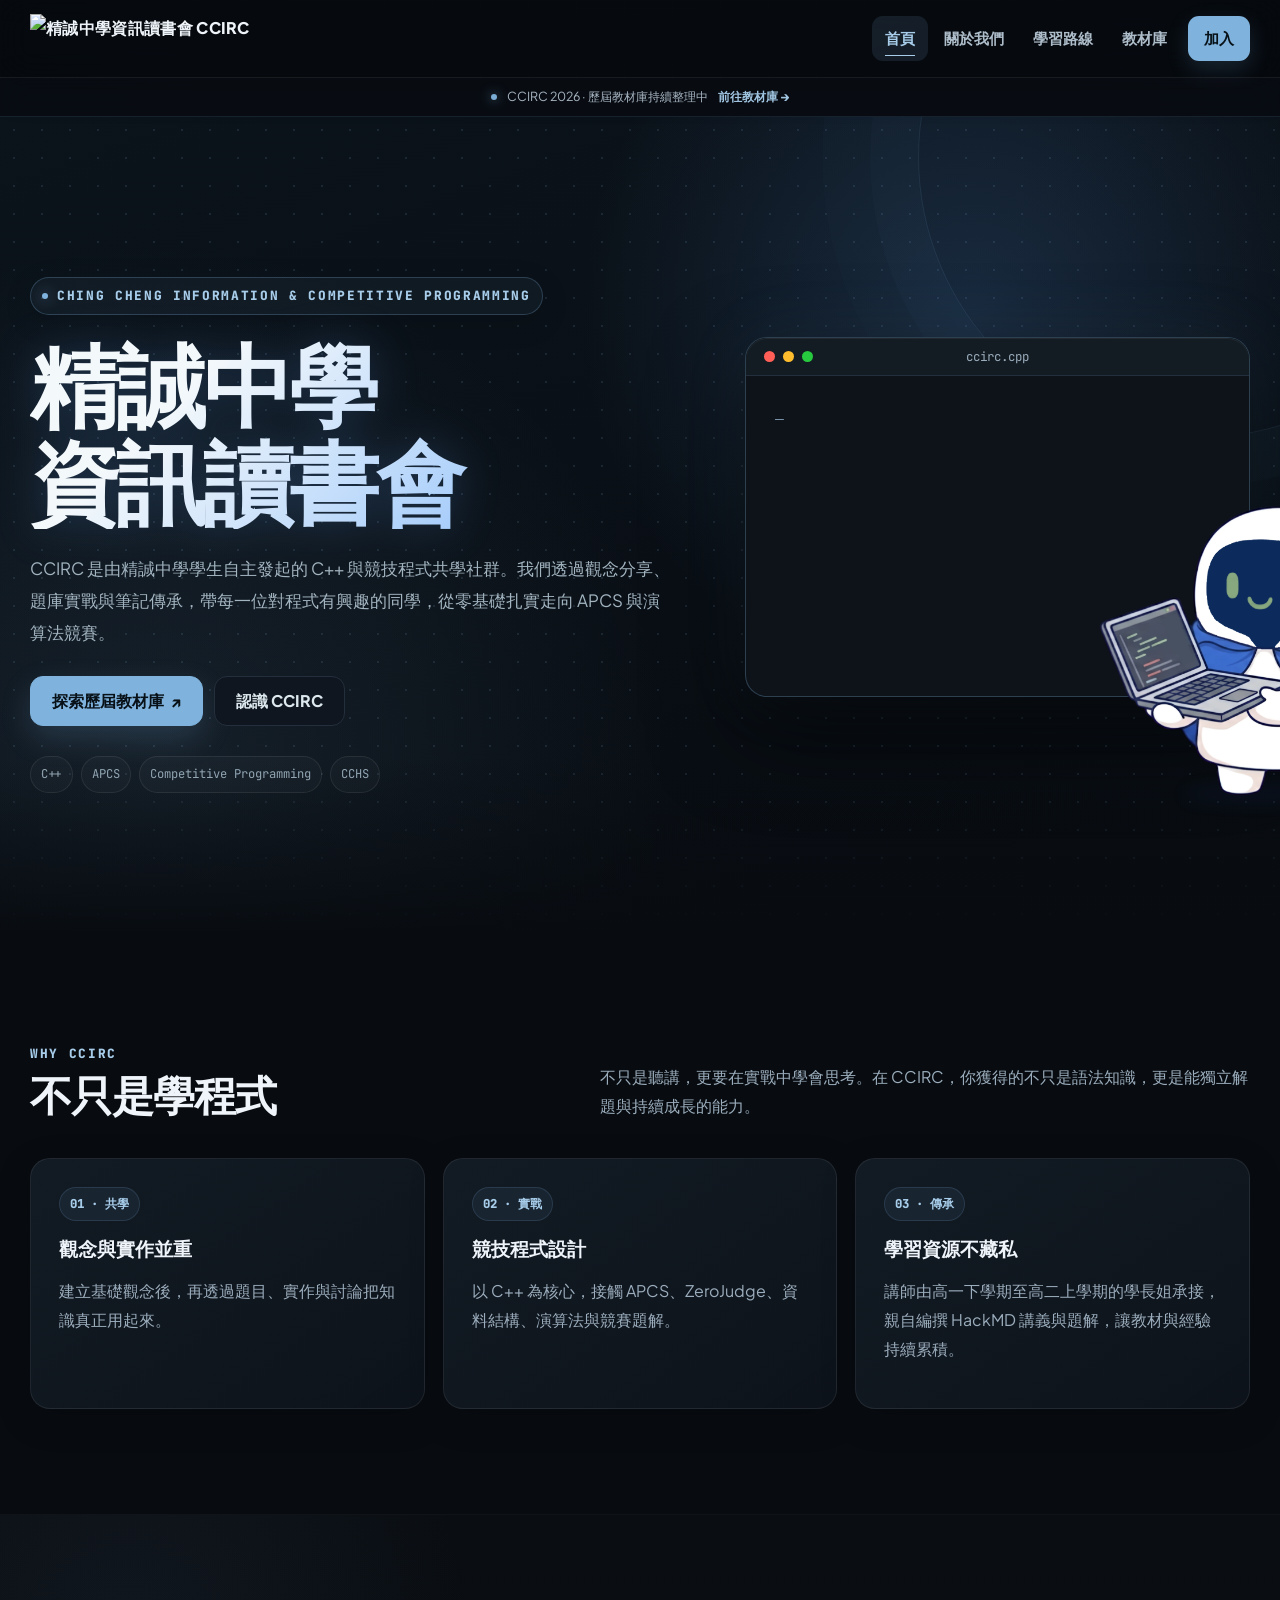
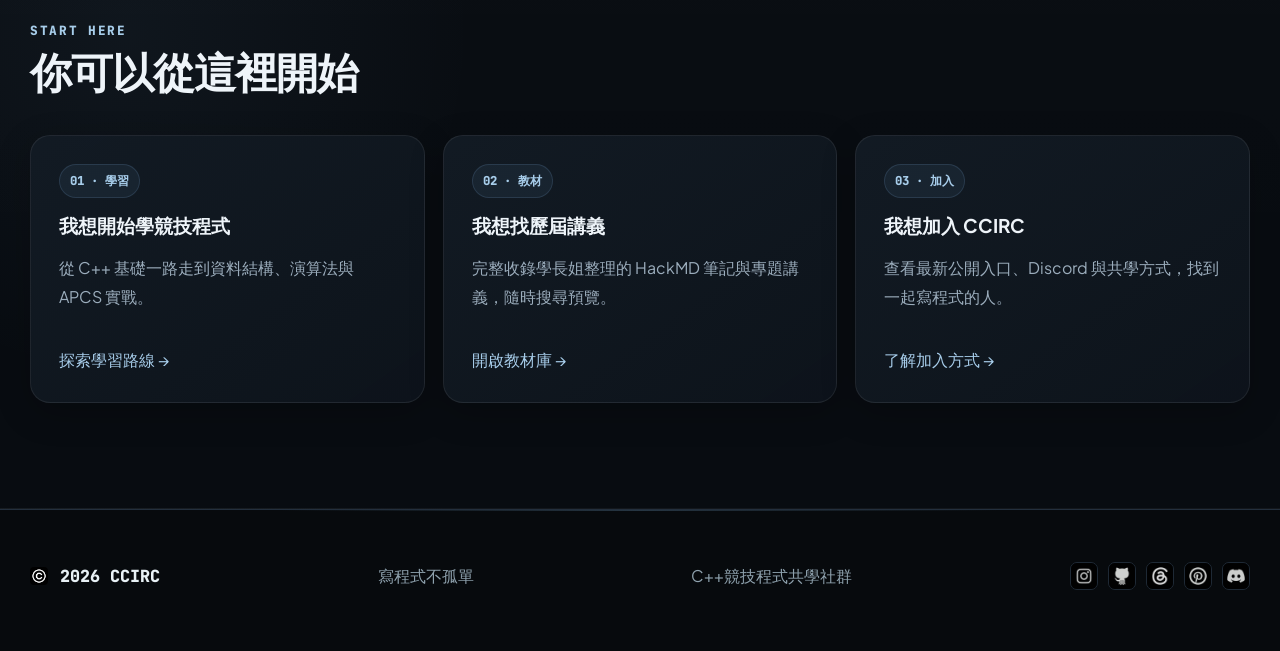
==== commit 5dc05703: "Add files via upload" ====
--- a/index.html
+++ b/index.html
@@ -161,6 +161,7 @@
         </div>
       </div>
 
+      <div class="hero-visual">
       <div class="terminal-card">
         <div class="terminal-header">
           <div class="terminal-dots"><span class="dot dot-red"></span><span class="dot dot-yellow"></span><span class="dot dot-green"></span></div>
@@ -169,6 +170,10 @@
         <div class="terminal-body">
           <pre><code id="terminalCode"></code><span class="cursor">_</span></pre>
         </div>
+      </div>
+      <div class="hero-robot" aria-label="會偶爾眨眼的機器人">
+        <iframe src="robot.html" title="會偶爾眨眼的機器人" loading="eager" tabindex="0"></iframe>
+      </div>
       </div>
     </div>
   </section>
--- a/css/style.css
+++ b/css/style.css
@@ -573,3 +573,14 @@
 .search-clear:hover{opacity:1;transform:translateY(-50%) scale(1.08)}
 .search-clear img{width:26px;height:26px;display:block;border-radius:7px;border:1px solid var(--line)}
 img.notice-icon{width:28px;height:28px;flex:0 0 auto;border-radius:7px;display:block}
+
+
+/* Hero robot: a small interactive character beside the terminal */
+.hero-visual{position:relative;min-width:0;isolation:isolate}
+.hero-visual .terminal-card{position:relative;z-index:1;transform:translateY(-18px)}
+.hero-visual .terminal-card:hover{transform:translateY(-23px)}
+.hero-robot{position:absolute;z-index:2;right:-146px;bottom:-116px;width:300px;height:360px;pointer-events:auto}
+.hero-robot iframe{display:block;width:100%;height:100%;border:0;background:transparent;overflow:hidden}
+@media(max-width:1100px){.hero-robot{right:-58px;bottom:-110px;width:240px;height:300px}}
+@media(max-width:900px){.hero-visual .terminal-card{transform:none}.hero-visual .terminal-card:hover{transform:translateY(-4px)}.hero-robot{right:-10px;bottom:-95px;width:210px;height:250px}}
+@media(max-width:600px){.hero-robot{right:-8px;bottom:-88px;width:165px;height:210px}}
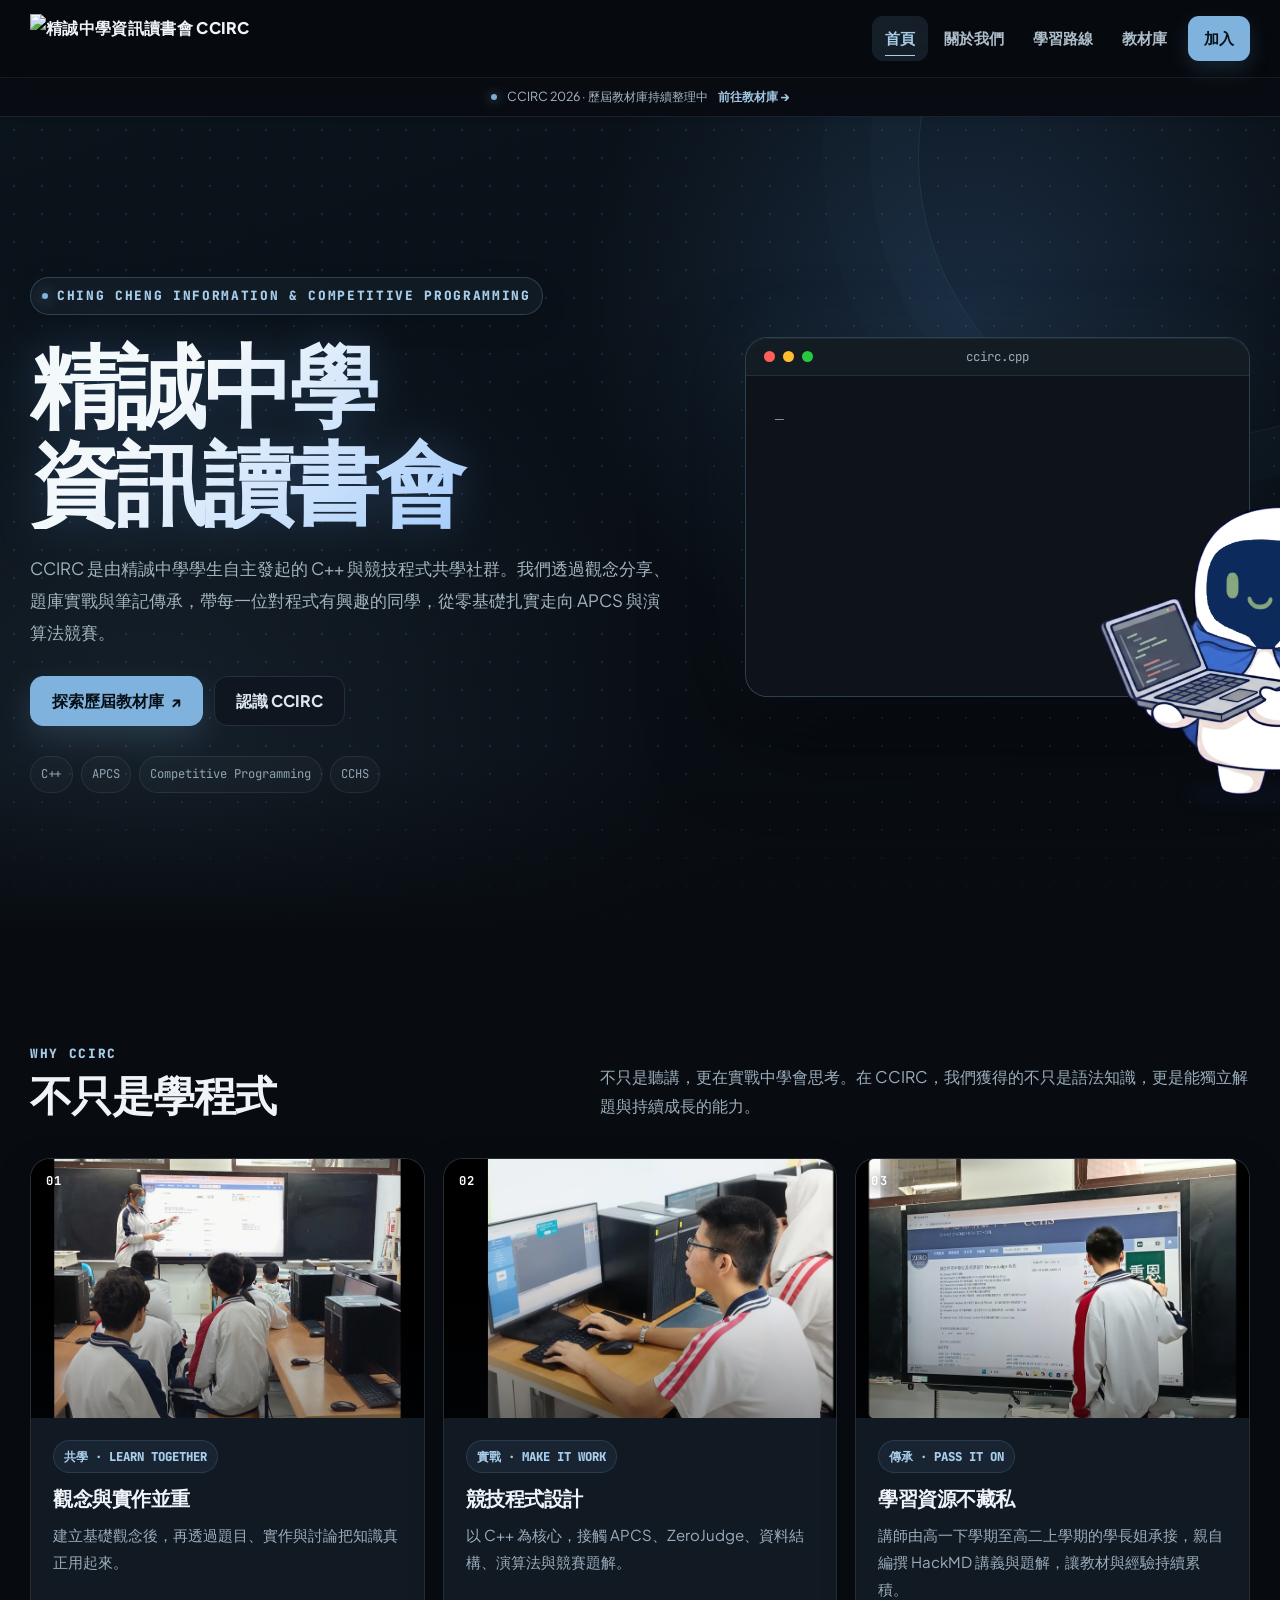
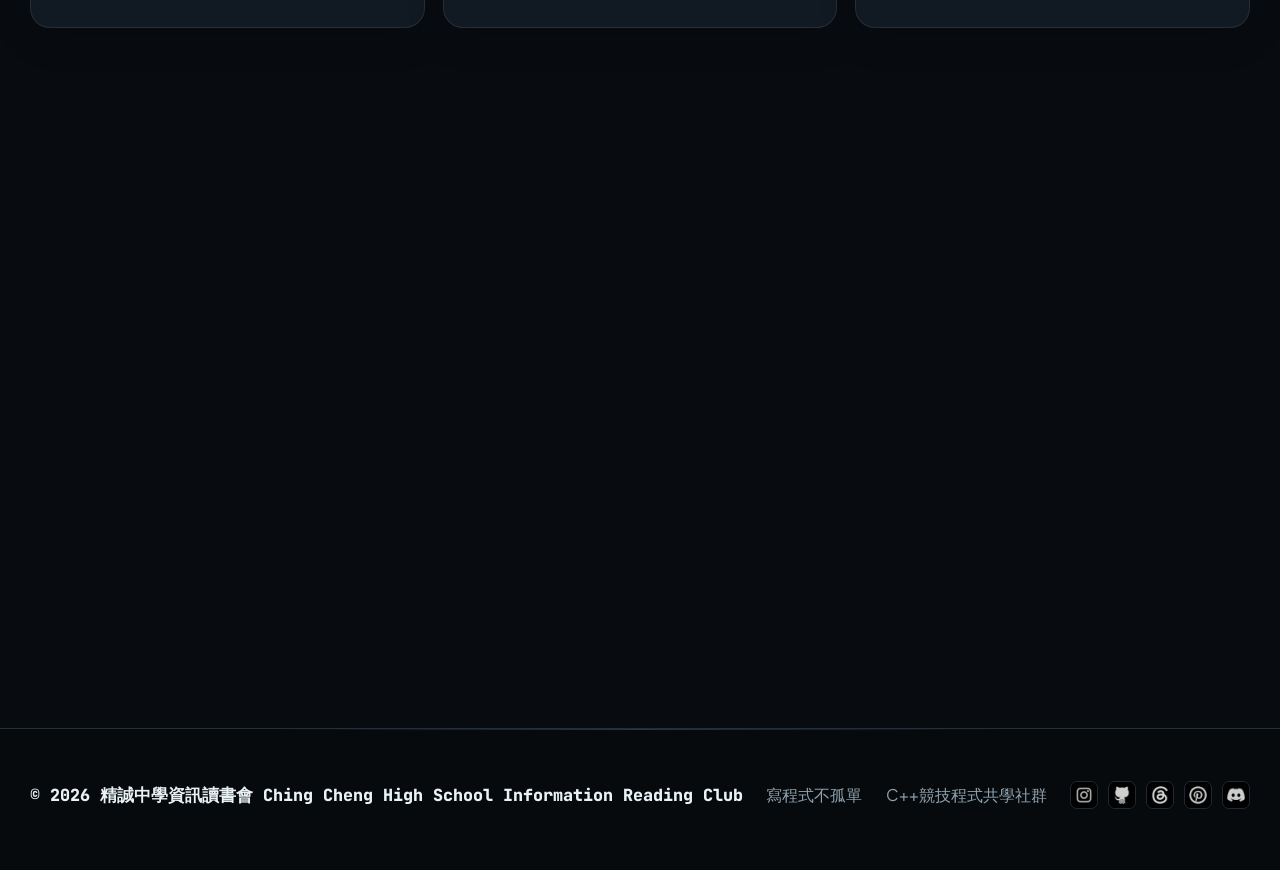
==== commit 70976d1f: "Add files via upload" ====
--- a/index.html
+++ b/index.html
@@ -171,8 +171,8 @@
           <pre><code id="terminalCode"></code><span class="cursor">_</span></pre>
         </div>
       </div>
-      <div class="hero-robot" aria-label="會偶爾眨眼的機器人">
-        <iframe src="robot.html" title="會偶爾眨眼的機器人" loading="eager" tabindex="0"></iframe>
+      <div class="hero-robot" aria-label="Cico">
+        <iframe src="robot.html" title="Cico" loading="eager" tabindex="0"></iframe>
       </div>
       </div>
     </div>
@@ -185,23 +185,41 @@
           <p class="kicker">WHY CCIRC</p>
           <h2>不只是學程式</h2>
         </div>
-        <p>不只是聽講，更要在實戰中學會思考。在 CCIRC，你獲得的不只是語法知識，更是能獨立解題與持續成長的能力。</p>
-      </div>
-      <div class="grid">
-        <article class="card">
-          <span class="badge">01 · 共學</span>
-          <h3>觀念與實作並重</h3>
-          <p>建立基礎觀念後，再透過題目、實作與討論把知識真正用起來。</p>
+        <p>不只是聽講，更在實戰中學會思考。在 CCIRC，我們獲得的不只是語法知識，更是能獨立解題與持續成長的能力。</p>
+      </div>
+      <div class="grid ccirc-pillars">
+        <article class="card pillar-card">
+          <div class="pillar-photo">
+            <img src="images/activities/ccirc-15.webp" alt="講師在教室前方分享觀念，學員一起聆聽與討論" loading="lazy" width="2048" height="1152">
+            <span class="pillar-index">01</span>
+          </div>
+          <div class="pillar-copy">
+            <span class="badge">共學 · LEARN TOGETHER</span>
+            <h3>觀念與實作並重</h3>
+            <p>建立基礎觀念後，再透過題目、實作與討論把知識真正用起來。</p>
+          </div>
         </article>
-        <article class="card">
-          <span class="badge">02 · 實戰</span>
-          <h3>競技程式設計</h3>
-          <p>以 C++ 為核心，接觸 APCS、ZeroJudge、資料結構、演算法與競賽題解。</p>
+        <article class="card pillar-card">
+          <div class="pillar-photo">
+            <img src="images/activities/ccirc-13.webp" alt="學員在電腦前實際操作，練習撰寫程式" loading="lazy" width="2048" height="1152">
+            <span class="pillar-index">02</span>
+          </div>
+          <div class="pillar-copy">
+            <span class="badge">實戰 · MAKE IT WORK</span>
+            <h3>競技程式設計</h3>
+            <p>以 C++ 為核心，接觸 APCS、ZeroJudge、資料結構、演算法與競賽題解。</p>
+          </div>
         </article>
-        <article class="card">
-          <span class="badge">03 · 傳承</span>
-          <h3>學習資源不藏私</h3>
-          <p>講師由高一下學期至高二上學期的學長姐承接，親自編撰 HackMD 講義與題解，讓教材與經驗持續累積。</p>
+        <article class="card pillar-card">
+          <div class="pillar-photo">
+            <img src="images/activities/ccirc-16.webp" alt="學員站在螢幕前分享 ZeroJudge 平台與解題經驗" loading="lazy" width="2048" height="1152">
+            <span class="pillar-index">03</span>
+          </div>
+          <div class="pillar-copy">
+            <span class="badge">傳承 · PASS IT ON</span>
+            <h3>學習資源不藏私</h3>
+            <p>講師由高一下學期至高二上學期的學長姐承接，親自編撰 HackMD 講義與題解，讓教材與經驗持續累積。</p>
+          </div>
         </article>
       </div>
     </div>
@@ -241,7 +259,7 @@
 
 <footer class="site-footer">
   <div class="wrap footer-inner">
-    <span class="footer-brand"><img class="icon-copyright" src="images/icons/copyright.png" alt="©" width="18" height="18"> 2026 CCIRC</span>
+    <span class="footer-brand">© 2026 精誠中學資訊讀書會 <span lang="en">Ching Cheng High School Information Reading Club</span></span>
     <span>寫程式不孤單</span>
     <span>C++競技程式共學社群</span>
     <span class="footer-social"><a href="https://www.instagram.com/cchs_ccirc2026/" target="_blank" rel="noopener noreferrer" aria-label="CCIRC Instagram"><img src="images/icons/ig.png" alt="" width="28" height="28"></a><a href="https://github.com/cchs-CCIRC" target="_blank" rel="noopener noreferrer" aria-label="CCIRC GitHub"><img src="images/icons/github.png" alt="" width="28" height="28"></a><a href="https://www.threads.com/@cchs_ccirc2026" target="_blank" rel="noopener noreferrer" aria-label="CCIRC Threads"><img src="images/icons/thread.png" alt="" width="28" height="28"></a><a href="https://www.pinterest.com/cchsccirc/" target="_blank" rel="noopener noreferrer" aria-label="CCIRC Pinterest"><img src="images/icons/pinterest.png" alt="" width="28" height="28"></a><a href="https://discord.com/invite/EpBwZMwEpc" target="_blank" rel="noopener noreferrer" aria-label="CCIRC Discord"><img src="images/icons/discord.png" alt="" width="28" height="28"></a></span>
--- a/css/style.css
+++ b/css/style.css
@@ -584,3 +584,89 @@
 @media(max-width:1100px){.hero-robot{right:-58px;bottom:-110px;width:240px;height:300px}}
 @media(max-width:900px){.hero-visual .terminal-card{transform:none}.hero-visual .terminal-card:hover{transform:translateY(-4px)}.hero-robot{right:-10px;bottom:-95px;width:210px;height:250px}}
 @media(max-width:600px){.hero-robot{right:-8px;bottom:-88px;width:165px;height:210px}}
+
+
+/* CCIRC activity photography */
+.activity-preview-section{padding-top:36px}
+.activity-preview{display:grid;grid-template-columns:minmax(260px,.78fr) minmax(0,1.22fr);gap:42px;align-items:center;padding:30px;border:1px solid var(--line);border-radius:24px;background:linear-gradient(120deg,rgba(127,179,221,.07),rgba(16,22,31,.86) 45%);overflow:hidden}
+.activity-preview-copy h2{margin:12px 0 14px;font-size:clamp(1.8rem,3vw,2.65rem);line-height:1.2;letter-spacing:-.035em}
+.activity-preview-copy>p:not(.kicker){max-width:440px;color:var(--muted);margin:0 0 23px}
+.activity-preview-image{position:relative;display:block;min-height:300px;aspect-ratio:16/9;overflow:hidden;border-radius:16px;background:var(--surface-2)}
+.activity-preview-image img{width:100%;height:100%;position:absolute;inset:0;object-fit:cover;transition:transform .55s var(--ease)}
+.activity-preview-image:hover img{transform:scale(1.035)}
+.image-caption,.photo-overlay{position:absolute;inset:auto 0 0;padding:42px 20px 18px;background:linear-gradient(transparent,rgba(4,8,13,.88));display:flex;flex-direction:column;gap:4px;text-align:left}
+.image-caption span,.photo-overlay span{font:700 .68rem var(--font-mono);letter-spacing:.13em;color:var(--brand-strong)}
+.image-caption strong,.photo-overlay strong{font-size:1.02rem;color:#fff}
+.activity-gallery-section{background:var(--bg)}
+.activity-gallery-head{align-items:end;margin-bottom:28px}
+.activity-gallery-head h2{font-size:clamp(2rem,4vw,3rem);margin:8px 0 0;line-height:1.15}
+.activity-gallery-head>p{max-width:430px}
+.activity-gallery{display:grid;grid-template-columns:1.35fr 1fr 1fr;grid-template-rows:220px 220px;gap:14px}
+.activity-photo{position:relative;display:block;min-width:0;min-height:0;padding:0;overflow:hidden;border:1px solid var(--line);border-radius:15px;background:var(--surface-2);cursor:zoom-in;text-align:left}
+.activity-photo img{display:block;width:100%;height:100%;object-fit:cover;transition:transform .55s var(--ease),filter .35s ease}
+.activity-photo:hover img{transform:scale(1.045);filter:brightness(.88)}
+.activity-photo:focus-visible{outline:3px solid var(--brand-strong);outline-offset:4px}
+.activity-photo-feature{grid-row:span 2}
+.activity-photo-teaching{grid-column:2;grid-row:2}
+.activity-photo-demo{grid-column:3;grid-row:2}
+.photo-overlay{padding:38px 15px 14px}
+.photo-overlay strong{font-size:.94rem;line-height:1.4}
+.gallery-note{margin:19px 0 0;color:var(--muted);font-size:.9rem}
+.gallery-note span{color:var(--brand-strong);margin-right:7px}
+.gallery-lightbox{position:fixed;inset:0;width:min(1100px,calc(100% - 32px));max-width:none;max-height:calc(100% - 32px);padding:18px 64px 22px;border:1px solid rgba(255,255,255,.14);border-radius:18px;background:#080c11;color:var(--text);box-shadow:0 30px 100px rgba(0,0,0,.7)}
+.gallery-lightbox::backdrop{background:rgba(1,4,8,.88);backdrop-filter:blur(8px)}
+.lightbox-topbar{display:flex;justify-content:space-between;align-items:center;margin-bottom:12px}
+.lightbox-count{font:700 .76rem var(--font-mono);letter-spacing:.12em;color:var(--brand-strong)}
+.lightbox-close{width:38px;height:38px;border:1px solid var(--line);border-radius:50%;background:var(--surface);font-size:1.7rem;line-height:1;cursor:pointer}
+.gallery-lightbox figure{margin:0;display:flex;flex-direction:column;align-items:center;gap:12px}
+.lightbox-image{display:block;max-width:100%;width:auto;height:auto;max-height:calc(100vh - 150px);object-fit:contain;border-radius:9px}
+.gallery-lightbox figcaption{color:#dce8ee;text-align:center;font-weight:700}
+.lightbox-nav{position:absolute;top:50%;transform:translateY(-50%);width:42px;height:52px;border:1px solid var(--line);border-radius:12px;background:rgba(21,29,40,.9);font-size:2rem;cursor:pointer}
+.lightbox-prev{left:12px}.lightbox-next{right:12px}
+@media(max-width:800px){.activity-preview{grid-template-columns:1fr;gap:22px;padding:22px}.activity-preview-image{min-height:220px}.activity-gallery{grid-template-columns:1fr 1fr;grid-template-rows:230px 170px 170px}.activity-photo-feature{grid-column:1 / -1;grid-row:1}.activity-photo-sign{grid-column:1;grid-row:2}.activity-photo-brand{grid-column:2;grid-row:2}.activity-photo-teaching{grid-column:1;grid-row:3}.activity-photo-demo{grid-column:2;grid-row:3}}
+@media(max-width:560px){.activity-preview{padding:18px;border-radius:18px}.activity-preview-image{min-height:190px}.activity-gallery{gap:9px;grid-template-rows:200px 135px 135px}.activity-photo{border-radius:11px}.photo-overlay{padding:30px 10px 10px}.photo-overlay span{font-size:.58rem}.photo-overlay strong{font-size:.78rem}.gallery-lightbox{padding:14px 44px 18px;width:calc(100% - 18px)}.lightbox-nav{width:32px;height:44px;font-size:1.6rem}.lightbox-prev{left:5px}.lightbox-next{right:5px}.lightbox-image{max-height:calc(100vh - 170px)}}
+
+/* Photo-led CCIRC pillars: real moments first, copy second. */
+.ccirc-pillars{align-items:stretch;gap:18px}
+.pillar-card{padding:0;overflow:hidden;display:flex;flex-direction:column;background:#111923;border-color:rgba(255,255,255,.09);transition:transform .28s ease,border-color .28s ease}
+.pillar-card:hover{transform:translateY(-5px);border-color:rgba(124,92,255,.58)}
+.pillar-photo{position:relative;aspect-ratio:1.52/1;overflow:hidden;background:#0a0e14}
+.pillar-photo:after{content:"";position:absolute;inset:45% 0 0;background:linear-gradient(transparent,rgba(4,7,12,.38));pointer-events:none}
+.pillar-photo img{display:block;width:100%;height:100%;object-fit:cover;transition:transform .6s cubic-bezier(.2,.7,.2,1);filter:saturate(.88)}
+.pillar-card:hover .pillar-photo img{transform:scale(1.035)}
+.pillar-index{position:absolute;z-index:1;left:15px;top:14px;color:#fff;font:700 .76rem var(--font-mono);letter-spacing:.12em;text-shadow:0 2px 12px #000}
+.pillar-copy{padding:22px 22px 25px;display:flex;flex-direction:column;align-items:flex-start;flex:1}
+.pillar-copy .badge{margin-bottom:12px}
+.pillar-copy h3{font-size:1.22rem;line-height:1.35;margin:0 0 9px;letter-spacing:-.025em}
+.pillar-copy p{font-size:.94rem;line-height:1.8;margin:0;color:var(--muted)}
+
+/* Editorial photo wall: varied frames keep the page human and documentary-like. */
+.activity-gallery{grid-template-columns:repeat(12,minmax(0,1fr));grid-template-rows:190px 190px;gap:12px}
+.activity-photo-feature{grid-column:1 / span 6;grid-row:1 / span 2}
+.activity-photo-sign{grid-column:7 / span 3;grid-row:1}
+.activity-photo-brand{grid-column:10 / span 3;grid-row:1}
+.activity-photo-teaching{grid-column:7 / span 3;grid-row:2}
+.activity-photo-demo{grid-column:10 / span 3;grid-row:2}
+.activity-photo{border-radius:5px;border-color:rgba(255,255,255,.12)}
+.activity-photo-feature img{object-position:center}
+.activity-photo-sign img{object-position:center 44%}
+.activity-photo-brand img{object-position:center}
+.activity-photo-teaching img,.activity-photo-demo img{object-position:center}
+@media(max-width:800px){
+  .ccirc-pillars{gap:14px}
+  .pillar-copy{padding:18px}
+  .activity-gallery{grid-template-columns:repeat(6,minmax(0,1fr));grid-template-rows:220px 150px 150px;gap:10px}
+  .activity-photo-feature{grid-column:1 / -1;grid-row:1}
+  .activity-photo-sign{grid-column:1 / span 3;grid-row:2}
+  .activity-photo-brand{grid-column:4 / span 3;grid-row:2}
+  .activity-photo-teaching{grid-column:1 / span 3;grid-row:3}
+  .activity-photo-demo{grid-column:4 / span 3;grid-row:3}
+}
+@media(max-width:560px){
+  .ccirc-pillars{gap:16px}
+  .pillar-photo{aspect-ratio:1.75/1}
+  .pillar-copy{padding:17px 17px 20px}
+  .pillar-copy h3{font-size:1.12rem}
+  .activity-gallery{grid-template-rows:190px 125px 125px;gap:8px}
+  .activity-photo{border-radius:4px}
+}
